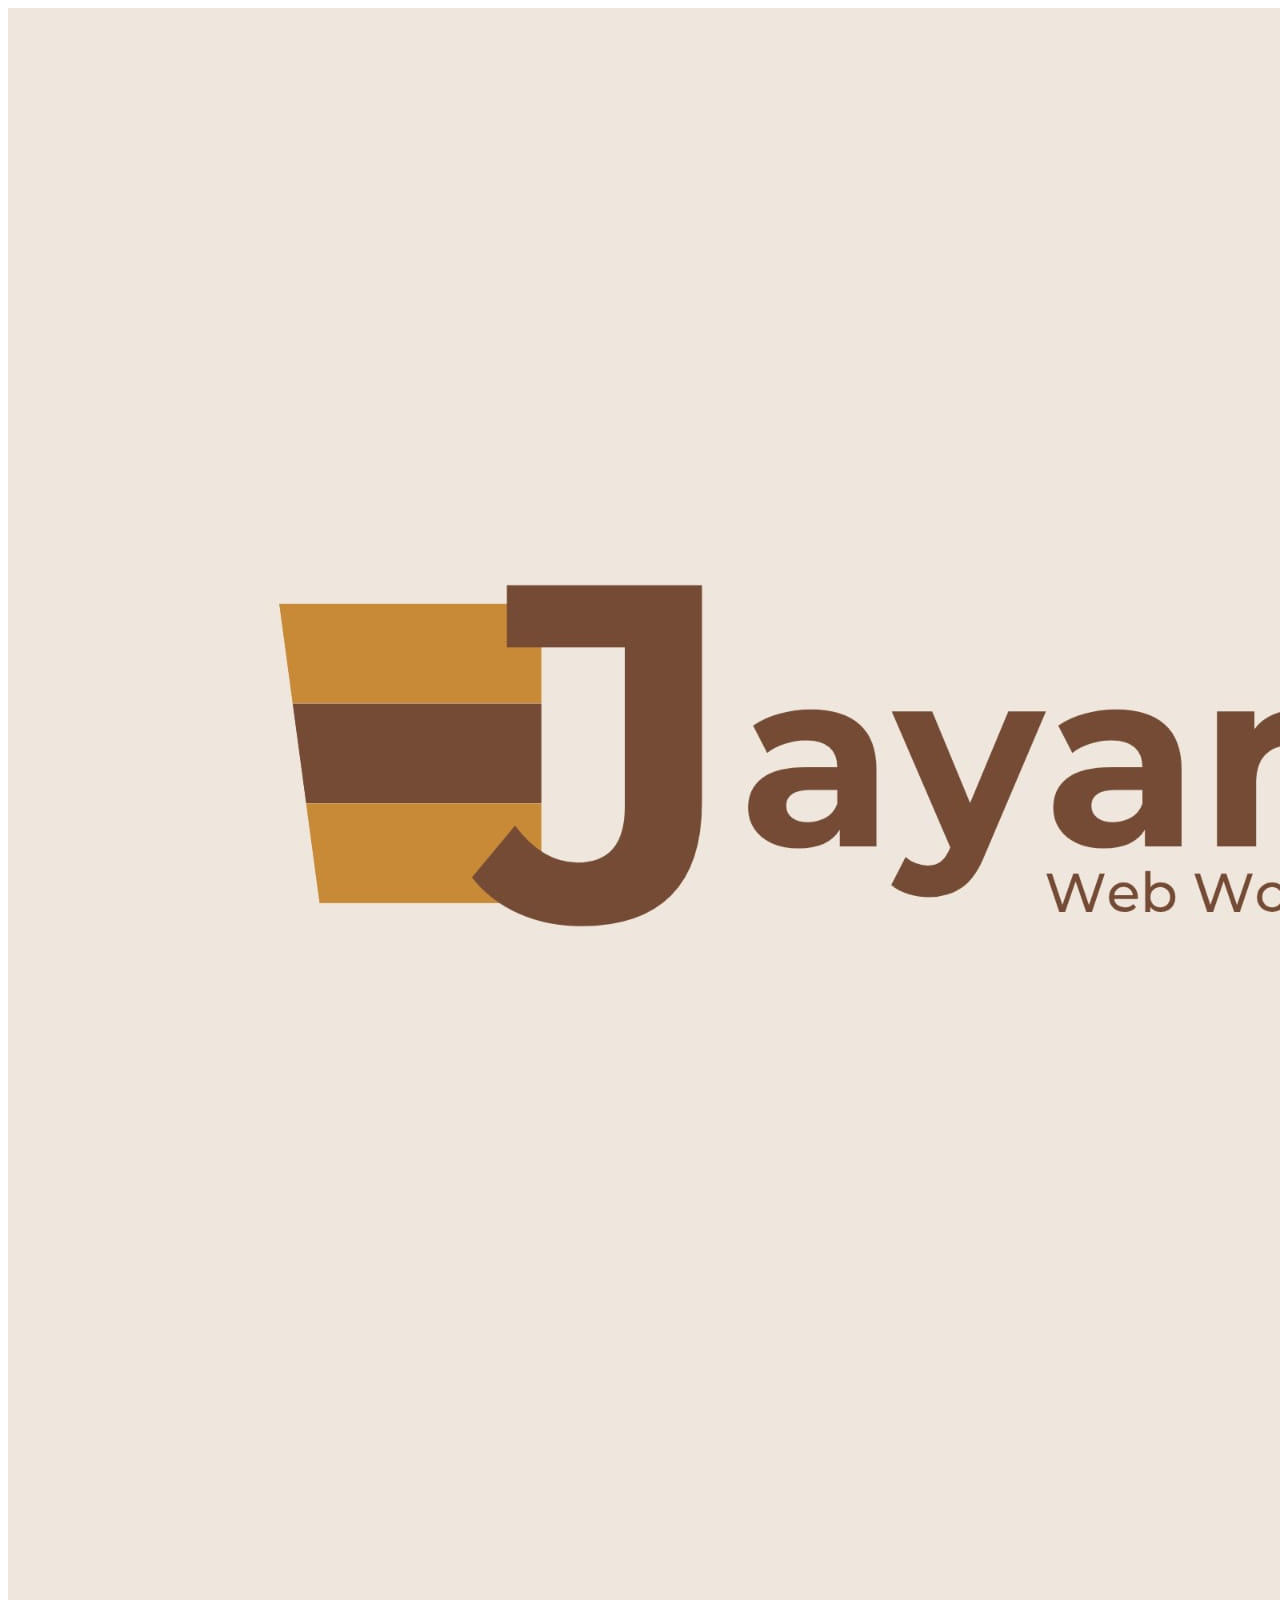
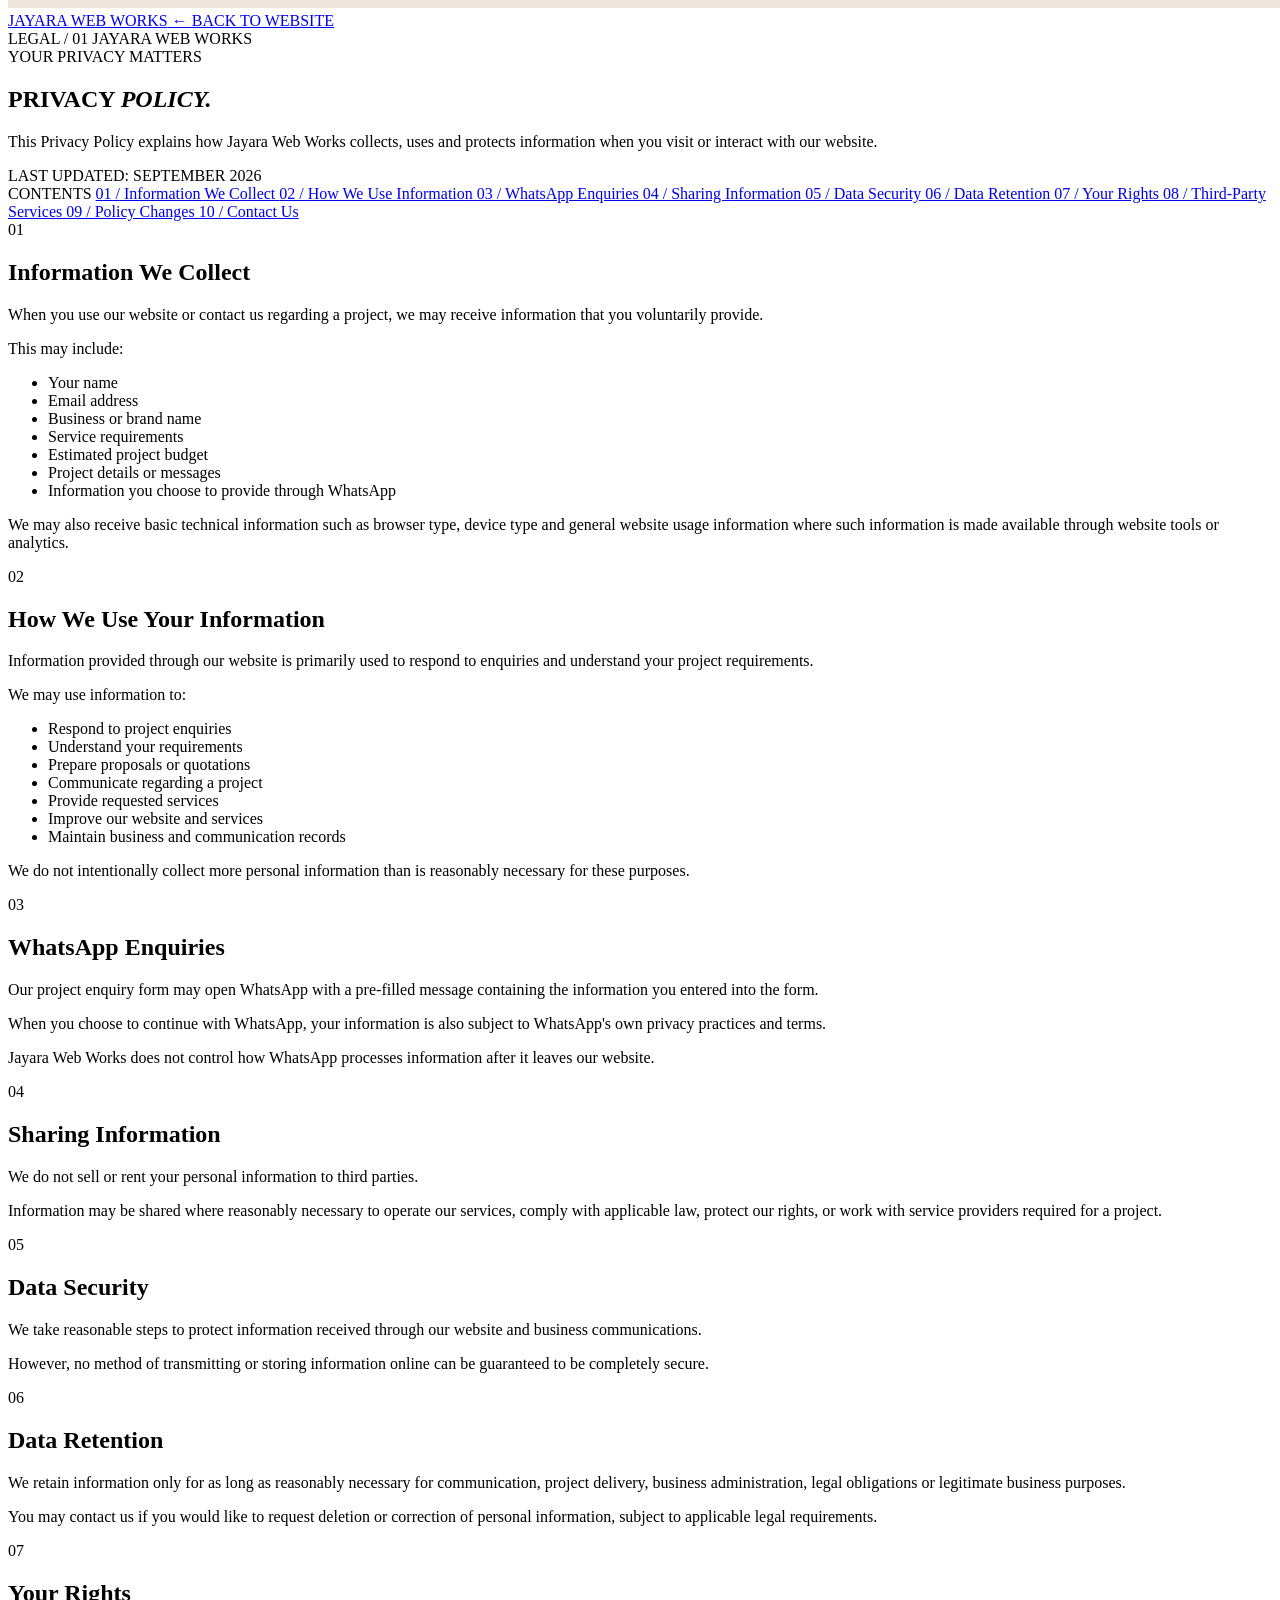
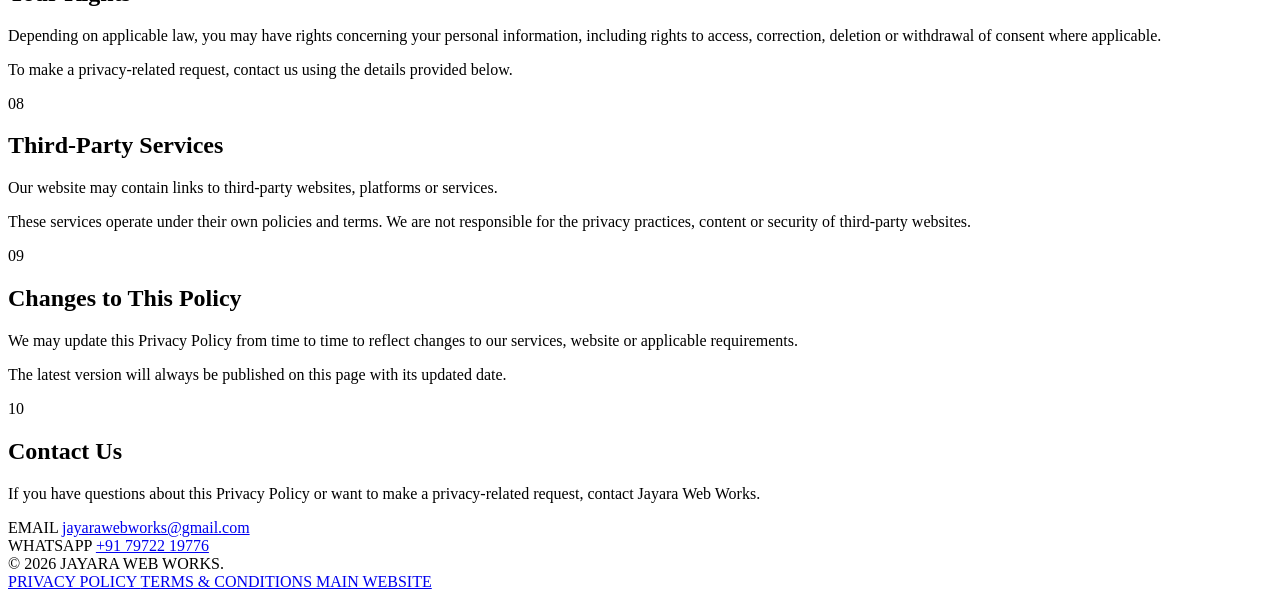
==== privacy-policy.html @ fc7e2e8f "Create privacy-policy.html" ====
<!DOCTYPE html>
<html lang="en">

<head>
    <meta charset="UTF-8">

    <meta name="viewport"
          content="width=device-width, initial-scale=1.0">

    <meta name="description"
          content="Privacy Policy of Jayara Web Works.">

    <title>Privacy Policy | Jayara Web Works</title>

    <link rel="preconnect"
          href="https://fonts.googleapis.com">

    <link rel="preconnect"
          href="https://fonts.gstatic.com"
          crossorigin>

    <link href="https://fonts.googleapis.com/css2?family=Cormorant+Garamond:wght@400;500;600;700&family=Inter:wght@400;500;600;700&display=swap"
          rel="stylesheet">

    <link rel="stylesheet"
          href="legal.css">
</head>


<body>

    <!-- =================================================
         NAVIGATION
    ================================================== -->

    <header class="legal-navbar">

        <a href="index.html"
           class="legal-logo">

            <img src="logo.png"
                 alt="Jayara Web Works">

            <span>JAYARA WEB WORKS</span>

        </a>


        <a href="index.html"
           class="legal-back">

            <span>←</span>
            BACK TO WEBSITE

        </a>

    </header>


    <!-- =================================================
         HERO
    ================================================== -->

    <main>

        <section class="legal-hero">

            <div class="legal-container">

                <div class="legal-meta">
                    <span>LEGAL / 01</span>
                    <span>JAYARA WEB WORKS</span>
                </div>


                <span class="legal-kicker">
                    YOUR PRIVACY MATTERS
                </span>


                <h1>
                    PRIVACY
                    <em>POLICY.</em>
                </h1>


                <p class="legal-intro">
                    This Privacy Policy explains how Jayara Web Works
                    collects, uses and protects information when you
                    visit or interact with our website.
                </p>


                <div class="legal-updated">
                    LAST UPDATED: SEPTEMBER 2026
                </div>

            </div>

        </section>


        <!-- =================================================
             CONTENT
        ================================================== -->

        <section class="legal-content">

            <div class="legal-container legal-grid">


                <!-- SIDEBAR -->

                <aside class="legal-sidebar">

                    <span>CONTENTS</span>

                    <a href="#information">
                        01 / Information We Collect
                    </a>

                    <a href="#use">
                        02 / How We Use Information
                    </a>

                    <a href="#whatsapp">
                        03 / WhatsApp Enquiries
                    </a>

                    <a href="#sharing">
                        04 / Sharing Information
                    </a>

                    <a href="#security">
                        05 / Data Security
                    </a>

                    <a href="#retention">
                        06 / Data Retention
                    </a>

                    <a href="#rights">
                        07 / Your Rights
                    </a>

                    <a href="#third-party">
                        08 / Third-Party Services
                    </a>

                    <a href="#changes">
                        09 / Policy Changes
                    </a>

                    <a href="#contact">
                        10 / Contact Us
                    </a>

                </aside>


                <!-- MAIN CONTENT -->

                <article class="legal-article">


                    <section id="information">

                        <span class="legal-section-number">
                            01
                        </span>

                        <h2>
                            Information We Collect
                        </h2>

                        <p>
                            When you use our website or contact us
                            regarding a project, we may receive
                            information that you voluntarily provide.
                        </p>

                        <p>
                            This may include:
                        </p>

                        <ul>
                            <li>Your name</li>
                            <li>Email address</li>
                            <li>Business or brand name</li>
                            <li>Service requirements</li>
                            <li>Estimated project budget</li>
                            <li>Project details or messages</li>
                            <li>Information you choose to provide through WhatsApp</li>
                        </ul>

                        <p>
                            We may also receive basic technical
                            information such as browser type, device
                            type and general website usage information
                            where such information is made available
                            through website tools or analytics.
                        </p>

                    </section>


                    <section id="use">

                        <span class="legal-section-number">
                            02
                        </span>

                        <h2>
                            How We Use Your Information
                        </h2>

                        <p>
                            Information provided through our website
                            is primarily used to respond to enquiries
                            and understand your project requirements.
                        </p>

                        <p>
                            We may use information to:
                        </p>

                        <ul>
                            <li>Respond to project enquiries</li>
                            <li>Understand your requirements</li>
                            <li>Prepare proposals or quotations</li>
                            <li>Communicate regarding a project</li>
                            <li>Provide requested services</li>
                            <li>Improve our website and services</li>
                            <li>Maintain business and communication records</li>
                        </ul>

                        <p>
                            We do not intentionally collect more
                            personal information than is reasonably
                            necessary for these purposes.
                        </p>

                    </section>


                    <section id="whatsapp">

                        <span class="legal-section-number">
                            03
                        </span>

                        <h2>
                            WhatsApp Enquiries
                        </h2>

                        <p>
                            Our project enquiry form may open WhatsApp
                            with a pre-filled message containing the
                            information you entered into the form.
                        </p>

                        <p>
                            When you choose to continue with WhatsApp,
                            your information is also subject to
                            WhatsApp's own privacy practices and terms.
                        </p>

                        <p>
                            Jayara Web Works does not control how
                            WhatsApp processes information after it
                            leaves our website.
                        </p>

                    </section>


                    <section id="sharing">

                        <span class="legal-section-number">
                            04
                        </span>

                        <h2>
                            Sharing Information
                        </h2>

                        <p>
                            We do not sell or rent your personal
                            information to third parties.
                        </p>

                        <p>
                            Information may be shared where reasonably
                            necessary to operate our services, comply
                            with applicable law, protect our rights,
                            or work with service providers required
                            for a project.
                        </p>

                    </section>


                    <section id="security">

                        <span class="legal-section-number">
                            05
                        </span>

                        <h2>
                            Data Security
                        </h2>

                        <p>
                            We take reasonable steps to protect
                            information received through our website
                            and business communications.
                        </p>

                        <p>
                            However, no method of transmitting or
                            storing information online can be guaranteed
                            to be completely secure.
                        </p>

                    </section>


                    <section id="retention">

                        <span class="legal-section-number">
                            06
                        </span>

                        <h2>
                            Data Retention
                        </h2>

                        <p>
                            We retain information only for as long as
                            reasonably necessary for communication,
                            project delivery, business administration,
                            legal obligations or legitimate business
                            purposes.
                        </p>

                        <p>
                            You may contact us if you would like to
                            request deletion or correction of personal
                            information, subject to applicable legal
                            requirements.
                        </p>

                    </section>


                    <section id="rights">

                        <span class="legal-section-number">
                            07
                        </span>

                        <h2>
                            Your Rights
                        </h2>

                        <p>
                            Depending on applicable law, you may have
                            rights concerning your personal information,
                            including rights to access, correction,
                            deletion or withdrawal of consent where
                            applicable.
                        </p>

                        <p>
                            To make a privacy-related request, contact
                            us using the details provided below.
                        </p>

                    </section>


                    <section id="third-party">

                        <span class="legal-section-number">
                            08
                        </span>

                        <h2>
                            Third-Party Services
                        </h2>

                        <p>
                            Our website may contain links to third-party
                            websites, platforms or services.
                        </p>

                        <p>
                            These services operate under their own
                            policies and terms. We are not responsible
                            for the privacy practices, content or
                            security of third-party websites.
                        </p>

                    </section>


                    <section id="changes">

                        <span class="legal-section-number">
                            09
                        </span>

                        <h2>
                            Changes to This Policy
                        </h2>

                        <p>
                            We may update this Privacy Policy from time
                            to time to reflect changes to our services,
                            website or applicable requirements.
                        </p>

                        <p>
                            The latest version will always be published
                            on this page with its updated date.
                        </p>

                    </section>


                    <section id="contact">

                        <span class="legal-section-number">
                            10
                        </span>

                        <h2>
                            Contact Us
                        </h2>

                        <p>
                            If you have questions about this Privacy
                            Policy or want to make a privacy-related
                            request, contact Jayara Web Works.
                        </p>


                        <div class="legal-contact">

                            <span>EMAIL</span>

                            <a href="mailto:jayarawebworks@gmail.com">
                                jayarawebworks@gmail.com
                            </a>

                        </div>


                        <div class="legal-contact">

                            <span>WHATSAPP</span>

                            <a href="https://wa.me/917972219776"
                               target="_blank"
                               rel="noopener">

                                +91 79722 19776

                            </a>

                        </div>

                    </section>


                </article>

            </div>

        </section>

    </main>


    <!-- =================================================
         FOOTER
    ================================================== -->

    <footer class="legal-footer">

        <div class="legal-container">

            <div>
                © 2026 JAYARA WEB WORKS.
            </div>

            <div class="legal-footer-links">

                <a href="privacy-policy.html">
                    PRIVACY POLICY
                </a>

                <a href="terms.html">
                    TERMS & CONDITIONS
                </a>

                <a href="index.html">
                    MAIN WEBSITE
                </a>

            </div>

        </div>

    </footer>


</body>
</html>
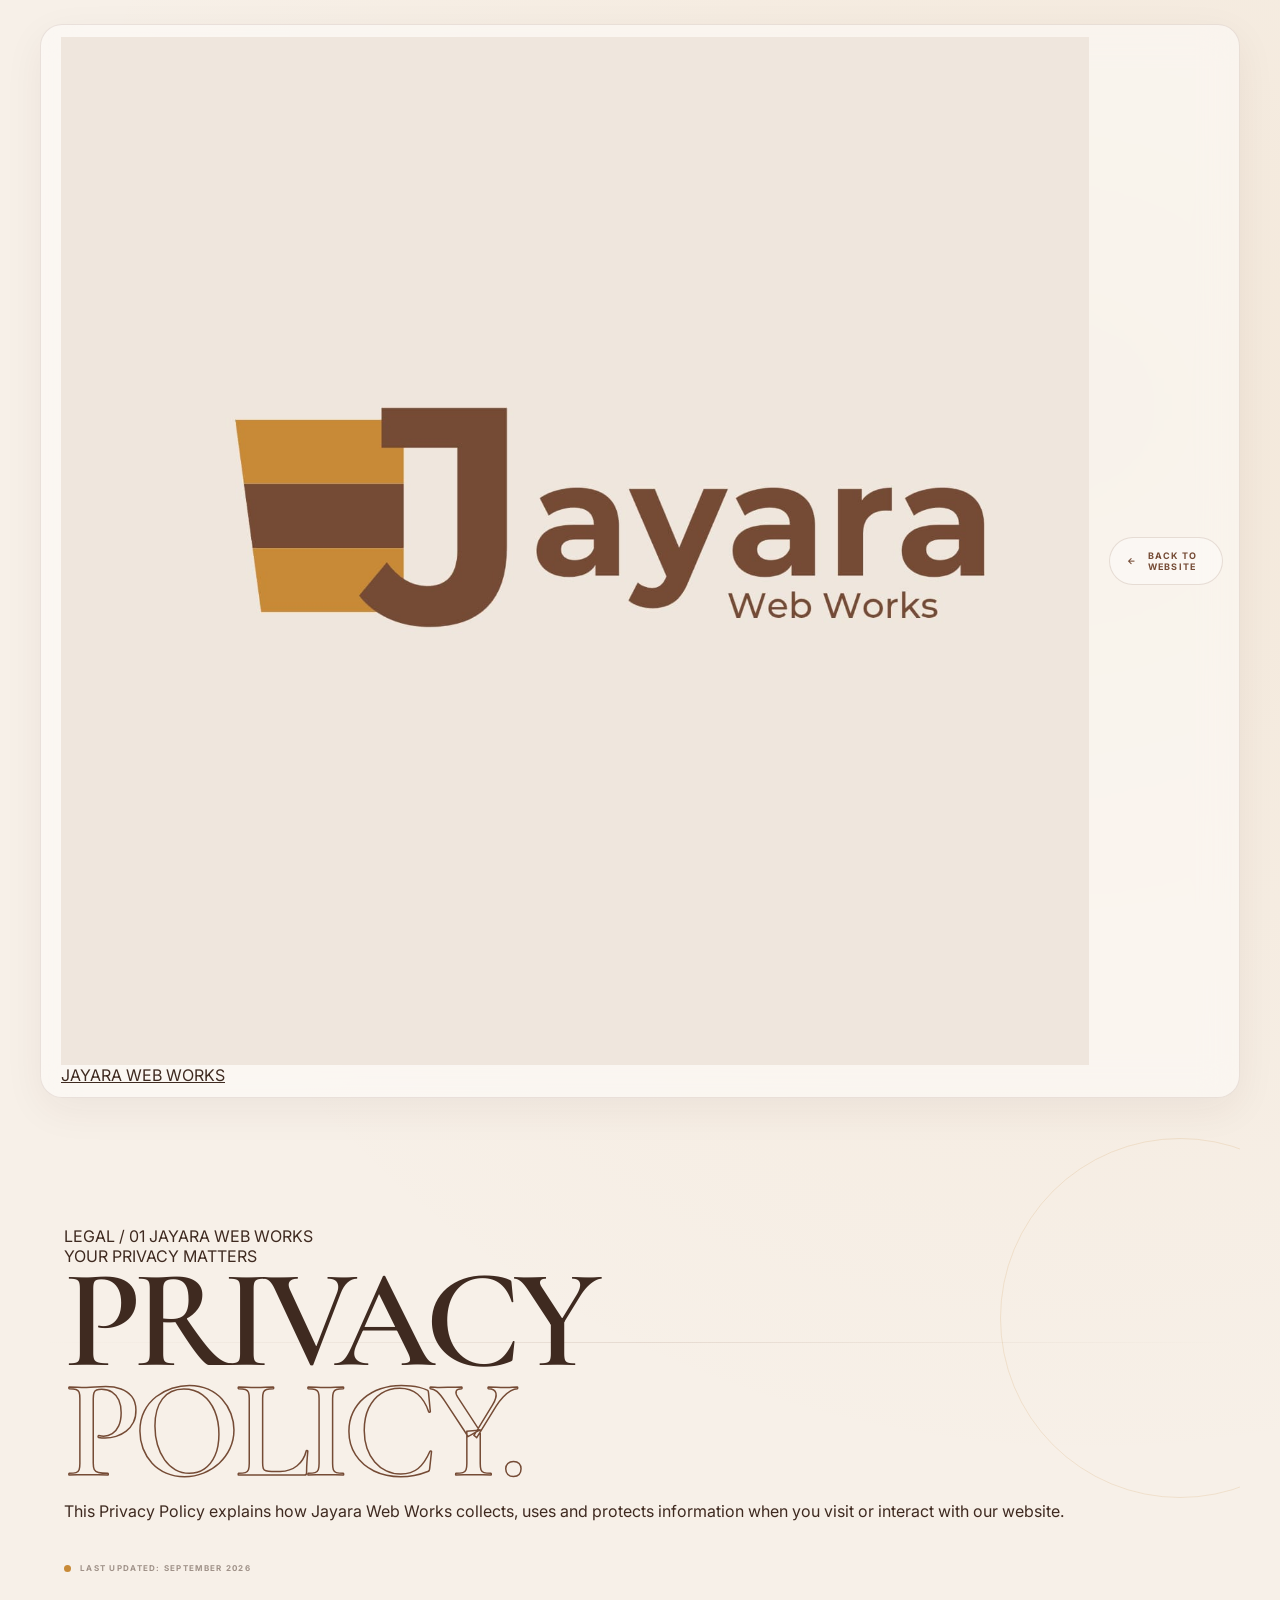
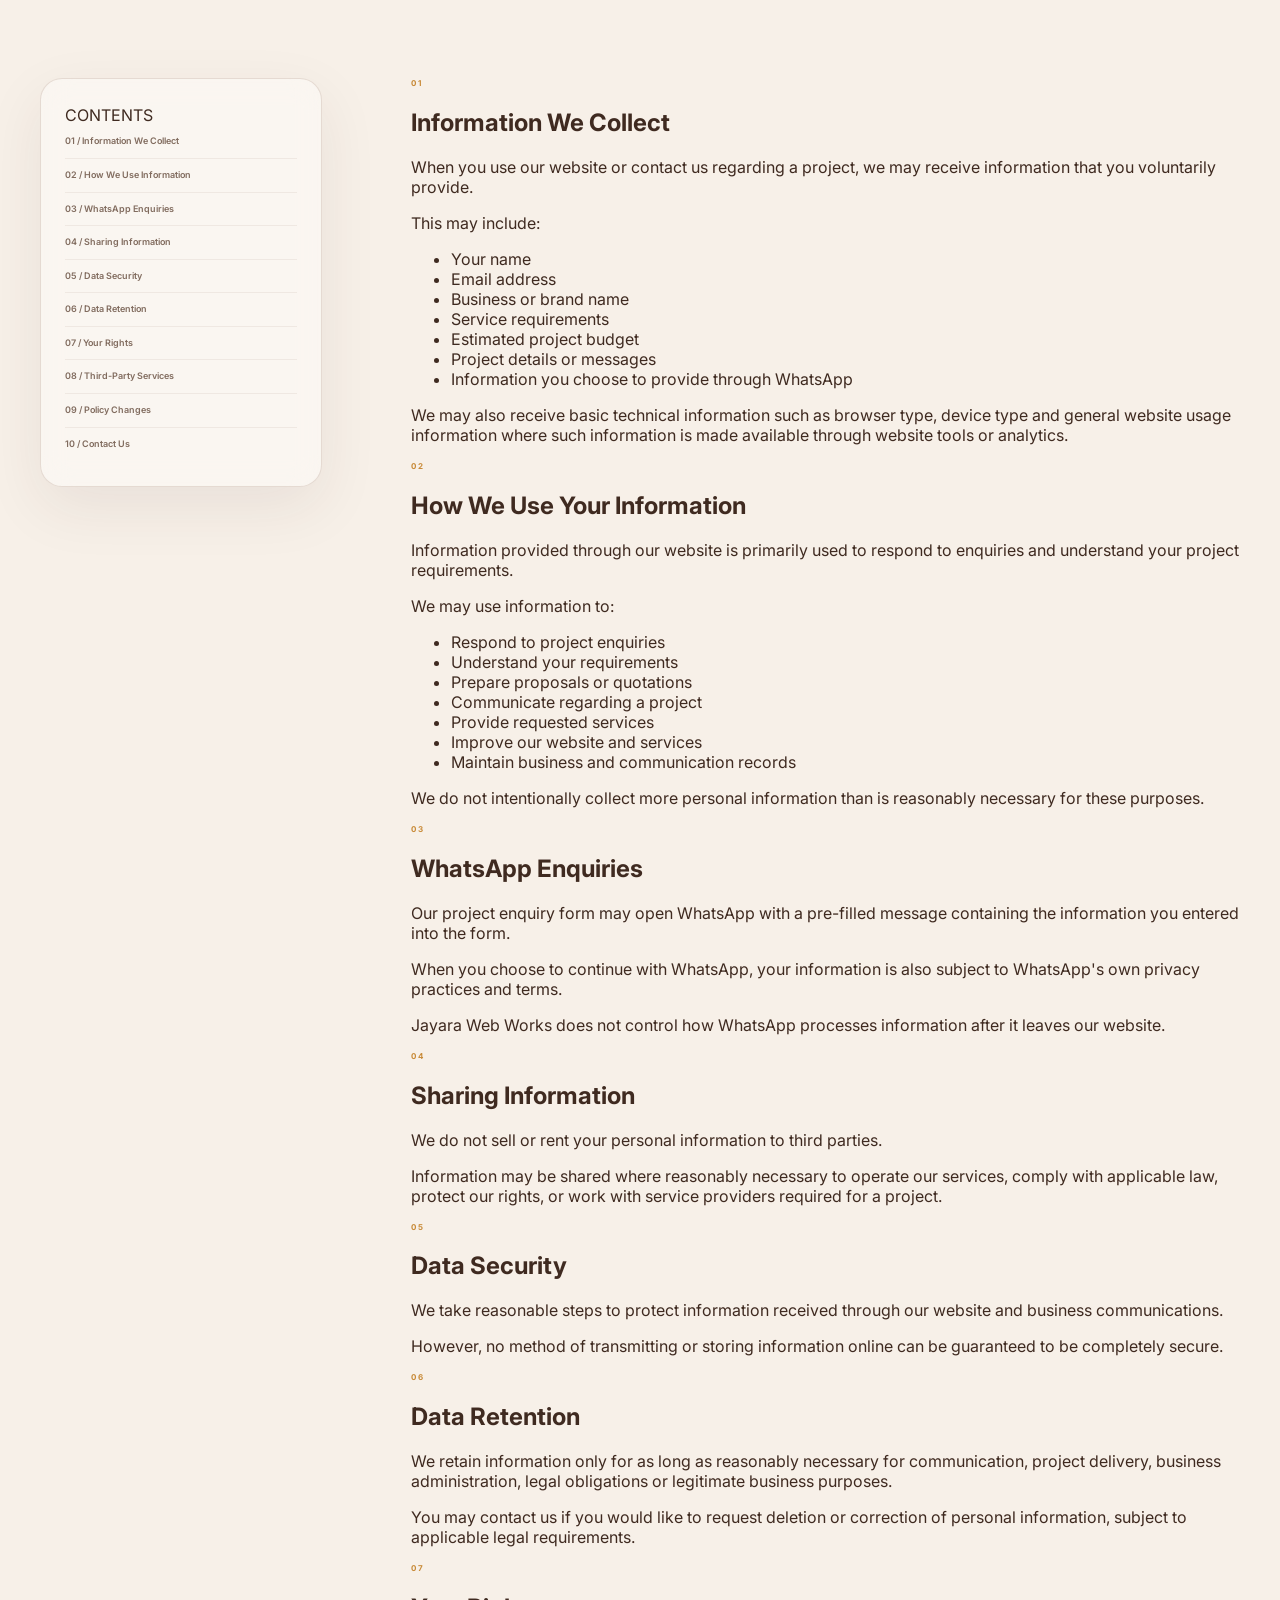
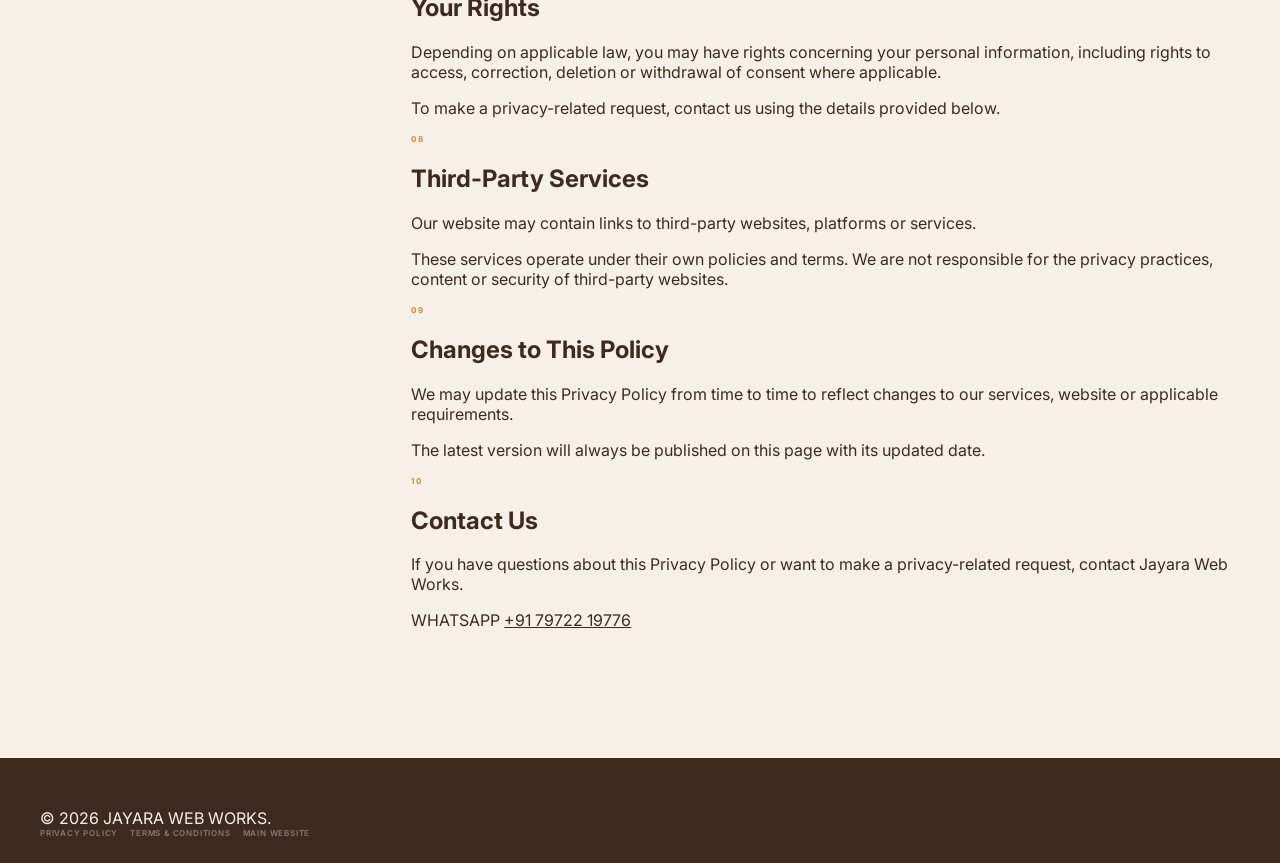
==== commit 131d2142: "Update privacy-policy.html" ====
--- a/privacy-policy.html
+++ b/privacy-policy.html
@@ -445,15 +445,7 @@
                         </p>
 
 
-                        <div class="legal-contact">
-
-                            <span>EMAIL</span>
-
-                            <a href="mailto:jayarawebworks@gmail.com">
-                                jayarawebworks@gmail.com
-                            </a>
-
-                        </div>
+                     
 
 
                         <div class="legal-contact">
--- a/legal.css
+++ b/legal.css
@@ -0,0 +1,1463 @@
+/* =========================================================
+   JAYARA WEB WORKS — LEGAL PAGES
+   privacy-policy.html + terms.html
+========================================================= */
+
+:root {
+    --legal-cream: #f7f0e8;
+    --legal-cream-dark: #eee3d7;
+
+    --legal-brown: #754b35;
+    --legal-dark: #3f2a20;
+    --legal-gold: #c88a37;
+    --legal-gold-light: #d9a45b;
+
+    --legal-muted: #806b5e;
+    --legal-border: rgba(117, 75, 53, 0.16);
+
+    --legal-white: rgba(255, 255, 255, 0.52);
+
+    --legal-shadow:
+        0 20px 60px rgba(63, 42, 32, 0.08);
+}
+
+
+/* =========================================================
+   RESET
+========================================================= */
+
+*,
+*::before,
+*::after {
+    box-sizing: border-box;
+}
+
+html {
+    width: 100%;
+    margin: 0;
+    padding: 0;
+    scroll-behavior: smooth;
+    overflow-x: hidden;
+}
+
+body {
+    width: 100%;
+    min-width: 0;
+    margin: 0;
+    padding: 0;
+
+    background:
+        radial-gradient(
+            circle at 85% 10%,
+            rgba(200, 138, 55, 0.08),
+            transparent 28%
+        ),
+        var(--legal-cream);
+
+    color: var(--legal-dark);
+
+    font-family: "Inter", sans-serif;
+
+    overflow-x: hidden;
+}
+
+
+/* =========================================================
+   GLOBAL
+========================================================= */
+
+a {
+    color: inherit;
+}
+
+button,
+input,
+textarea,
+select {
+    font: inherit;
+}
+
+img {
+    display: block;
+    max-width: 100%;
+    height: auto;
+}
+
+::selection {
+    background: var(--legal-brown);
+    color: var(--legal-cream);
+}
+
+
+/* =========================================================
+   NAVBAR
+========================================================= */
+
+.legal-navbar {
+    position: relative;
+    z-index: 20;
+
+    width: min(1200px, calc(100% - 48px));
+    margin: 24px auto 0;
+
+    min-height: 76px;
+
+    padding: 12px 16px 12px 20px;
+
+    display: flex;
+    align-items: center;
+    justify-content: space-between;
+    gap: 20px;
+
+    background: rgba(255, 255, 255, 0.46);
+
+    border: 1px solid rgba(117, 75, 53, 0.13);
+
+    border-radius: 22px;
+
+    backdrop-filter: blur(18px);
+    -webkit-backdrop-filter: blur(18px);
+
+    box-shadow:
+        0 12px 40px rgba(63, 42, 32, 0.06);
+
+    transition:
+        background 0.35s ease,
+        box-shadow 0.35s ease;
+}
+
+.legal-navbar:hover {
+    background: rgba(255, 255, 255, 0.62);
+
+    box-shadow:
+        0 16px 45px rgba(63, 42, 32, 0.09);
+}
+
+
+/* =========================================================
+   BRAND
+========================================================= */
+
+.legal-brand {
+    display: inline-flex;
+    align-items: center;
+    gap: 13px;
+
+    min-width: 0;
+
+    text-decoration: none;
+}
+
+.legal-brand img {
+    width: 48px;
+    height: 48px;
+
+    object-fit: contain;
+
+    flex-shrink: 0;
+}
+
+.legal-brand-text {
+    display: flex;
+    flex-direction: column;
+    gap: 2px;
+
+    min-width: 0;
+}
+
+.legal-brand-name {
+    font-family: "Cormorant Garamond", serif;
+
+    font-size: 21px;
+    line-height: 1;
+
+    font-weight: 700;
+
+    letter-spacing: 0.02em;
+
+    color: var(--legal-dark);
+}
+
+.legal-brand-sub {
+    font-size: 7px;
+    font-weight: 700;
+
+    letter-spacing: 0.19em;
+
+    color: var(--legal-muted);
+}
+
+
+/* =========================================================
+   BACK BUTTON
+========================================================= */
+
+.legal-back {
+    display: inline-flex;
+    align-items: center;
+    justify-content: center;
+
+    gap: 11px;
+
+    padding: 12px 17px;
+
+    border: 1px solid var(--legal-border);
+    border-radius: 999px;
+
+    color: var(--legal-brown);
+
+    text-decoration: none;
+
+    font-size: 9px;
+    font-weight: 700;
+
+    letter-spacing: 0.13em;
+
+    background: rgba(255, 255, 255, 0.35);
+
+    transition:
+        color 0.3s ease,
+        background 0.3s ease,
+        border-color 0.3s ease,
+        transform 0.3s ease;
+}
+
+.legal-back-arrow {
+    font-size: 15px;
+    line-height: 1;
+
+    transition: transform 0.3s ease;
+}
+
+.legal-back:hover {
+    color: var(--legal-cream);
+
+    background: var(--legal-brown);
+
+    border-color: var(--legal-brown);
+
+    transform: translateY(-2px);
+}
+
+.legal-back:hover .legal-back-arrow {
+    transform: translateX(-4px);
+}
+
+
+/* =========================================================
+   HERO
+========================================================= */
+
+.legal-hero {
+    position: relative;
+
+    width: min(1200px, calc(100% - 48px));
+
+    margin: 0 auto;
+
+    padding:
+        clamp(80px, 10vw, 145px)
+        0
+        clamp(70px, 8vw, 110px);
+
+    overflow: hidden;
+}
+
+
+/* Decorative line */
+
+.legal-hero::before {
+    content: "";
+
+    position: absolute;
+
+    left: 0;
+    top: 42%;
+
+    width: 100%;
+    height: 1px;
+
+    background:
+        linear-gradient(
+            90deg,
+            transparent,
+            rgba(117, 75, 53, 0.13),
+            transparent
+        );
+
+    pointer-events: none;
+}
+
+
+/* Decorative circle */
+
+.legal-hero::after {
+    content: "";
+
+    position: absolute;
+
+    right: -120px;
+    top: 40px;
+
+    width: 360px;
+    height: 360px;
+
+    border: 1px solid rgba(200, 138, 55, 0.16);
+
+    border-radius: 50%;
+
+    pointer-events: none;
+}
+
+
+/* =========================================================
+   HERO META
+========================================================= */
+
+.legal-hero-meta {
+    position: relative;
+    z-index: 2;
+
+    display: flex;
+    align-items: center;
+
+    gap: 13px;
+
+    margin-bottom: 30px;
+}
+
+.legal-hero-number {
+    font-size: 9px;
+
+    font-weight: 700;
+
+    letter-spacing: 0.18em;
+
+    color: var(--legal-gold);
+}
+
+.legal-hero-line {
+    width: 55px;
+    height: 1px;
+
+    background: var(--legal-gold);
+}
+
+.legal-hero-label {
+    font-size: 8px;
+
+    font-weight: 700;
+
+    letter-spacing: 0.18em;
+
+    color: var(--legal-muted);
+}
+
+
+/* =========================================================
+   HERO TITLE
+========================================================= */
+
+.legal-hero-kicker {
+    position: relative;
+    z-index: 2;
+
+    display: block;
+
+    margin-bottom: 10px;
+
+    font-size: 10px;
+
+    font-weight: 700;
+
+    letter-spacing: 0.25em;
+
+    color: var(--legal-brown);
+}
+
+.legal-hero h1 {
+    position: relative;
+    z-index: 2;
+
+    margin: 0;
+
+    max-width: 1000px;
+
+    font-family: "Cormorant Garamond", serif;
+
+    font-size: clamp(65px, 11vw, 150px);
+
+    line-height: 0.78;
+
+    font-weight: 600;
+
+    letter-spacing: -0.055em;
+
+    color: var(--legal-dark);
+
+    text-transform: uppercase;
+}
+
+.legal-hero h1 em {
+    display: inline-block;
+
+    color: transparent;
+
+    -webkit-text-stroke: 1.5px var(--legal-brown);
+
+    font-style: normal;
+}
+
+
+/* =========================================================
+   HERO INTRO
+========================================================= */
+
+.legal-hero-intro {
+    position: relative;
+    z-index: 2;
+
+    max-width: 650px;
+
+    margin: 42px 0 0;
+
+    font-size: 15px;
+
+    line-height: 1.8;
+
+    color: var(--legal-muted);
+}
+
+.legal-updated {
+    position: relative;
+    z-index: 2;
+
+    display: inline-flex;
+    align-items: center;
+
+    gap: 9px;
+
+    margin-top: 26px;
+
+    font-size: 8px;
+
+    font-weight: 700;
+
+    letter-spacing: 0.16em;
+
+    color: rgba(63, 42, 32, 0.48);
+}
+
+.legal-updated::before {
+    content: "";
+
+    width: 7px;
+    height: 7px;
+
+    border-radius: 50%;
+
+    background: var(--legal-gold);
+}
+
+
+/* =========================================================
+   MAIN CONTENT
+========================================================= */
+
+.legal-content {
+    width: 100%;
+
+    padding:
+        0
+        0
+        clamp(80px, 10vw, 140px);
+}
+
+.legal-container {
+    width: min(1200px, calc(100% - 48px));
+
+    margin: 0 auto;
+}
+
+
+/* =========================================================
+   GRID
+========================================================= */
+
+.legal-grid {
+    display: grid;
+
+    grid-template-columns:
+        minmax(210px, 0.34fr)
+        minmax(0, 1fr);
+
+    gap: clamp(45px, 7vw, 100px);
+
+    align-items: start;
+}
+
+
+/* =========================================================
+   SIDEBAR
+========================================================= */
+
+.legal-sidebar {
+    position: sticky;
+    top: 30px;
+
+    padding: 26px 24px;
+
+    border-radius: 22px;
+
+    border: 1px solid var(--legal-border);
+
+    background: rgba(255, 255, 255, 0.38);
+
+    box-shadow: var(--legal-shadow);
+
+    backdrop-filter: blur(15px);
+    -webkit-backdrop-filter: blur(15px);
+}
+
+.legal-sidebar-title {
+    display: block;
+
+    margin-bottom: 20px;
+
+    font-size: 8px;
+
+    font-weight: 700;
+
+    letter-spacing: 0.2em;
+
+    color: var(--legal-gold);
+}
+
+.legal-sidebar a {
+    position: relative;
+
+    display: block;
+
+    padding: 10px 0;
+
+    border-bottom: 1px solid rgba(117, 75, 53, 0.08);
+
+    color: var(--legal-muted);
+
+    text-decoration: none;
+
+    font-size: 9px;
+
+    font-weight: 600;
+
+    line-height: 1.4;
+
+    transition:
+        color 0.25s ease,
+        padding-left 0.25s ease;
+}
+
+.legal-sidebar a:last-child {
+    border-bottom: 0;
+}
+
+.legal-sidebar a:hover {
+    padding-left: 7px;
+
+    color: var(--legal-brown);
+}
+
+.legal-sidebar a::before {
+    content: "↗";
+
+    position: absolute;
+
+    left: -3px;
+
+    opacity: 0;
+
+    color: var(--legal-gold);
+
+    transition:
+        opacity 0.25s ease,
+        transform 0.25s ease;
+}
+
+.legal-sidebar a:hover::before {
+    opacity: 1;
+
+    transform: translateX(-5px);
+}
+
+
+/* =========================================================
+   ARTICLE
+========================================================= */
+
+.legal-article {
+    min-width: 0;
+}
+
+.legal-section {
+    position: relative;
+
+    padding:
+        0
+        0
+        48px;
+
+    margin-bottom: 48px;
+
+    border-bottom: 1px solid var(--legal-border);
+}
+
+.legal-section:last-child {
+    margin-bottom: 0;
+
+    border-bottom: 0;
+}
+
+.legal-section-number {
+    display: block;
+
+    margin-bottom: 12px;
+
+    font-size: 8px;
+
+    font-weight: 700;
+
+    letter-spacing: 0.18em;
+
+    color: var(--legal-gold);
+}
+
+.legal-section h2 {
+    margin: 0 0 18px;
+
+    font-family: "Cormorant Garamond", serif;
+
+    font-size: clamp(32px, 4vw, 48px);
+
+    line-height: 0.95;
+
+    font-weight: 600;
+
+    letter-spacing: -0.025em;
+
+    color: var(--legal-dark);
+
+    text-transform: uppercase;
+}
+
+.legal-section h2 em {
+    color: var(--legal-brown);
+
+    font-style: italic;
+}
+
+.legal-section p {
+    max-width: 760px;
+
+    margin: 0 0 16px;
+
+    font-size: 14px;
+
+    line-height: 1.85;
+
+    color: var(--legal-muted);
+}
+
+.legal-section p:last-child {
+    margin-bottom: 0;
+}
+
+
+/* =========================================================
+   LISTS
+========================================================= */
+
+.legal-section ul {
+    max-width: 760px;
+
+    margin: 20px 0 0;
+
+    padding: 0;
+
+    list-style: none;
+}
+
+.legal-section li {
+    position: relative;
+
+    padding:
+        9px
+        0
+        9px
+        22px;
+
+    color: var(--legal-muted);
+
+    font-size: 13px;
+
+    line-height: 1.7;
+
+    border-bottom: 1px solid rgba(117, 75, 53, 0.08);
+}
+
+.legal-section li:last-child {
+    border-bottom: 0;
+}
+
+.legal-section li::before {
+    content: "—";
+
+    position: absolute;
+
+    left: 0;
+    top: 9px;
+
+    color: var(--legal-gold);
+
+    font-weight: 700;
+}
+
+
+/* =========================================================
+   STRONG / EMPHASIS
+========================================================= */
+
+.legal-section strong {
+    color: var(--legal-brown);
+
+    font-weight: 700;
+}
+
+.legal-section a {
+    color: var(--legal-brown);
+
+    font-weight: 600;
+
+    text-decoration-color: rgba(200, 138, 55, 0.45);
+
+    text-underline-offset: 4px;
+
+    transition: color 0.25s ease;
+}
+
+.legal-section a:hover {
+    color: var(--legal-gold);
+}
+
+
+/* =========================================================
+   HIGHLIGHT BOX
+========================================================= */
+
+.legal-note {
+    position: relative;
+
+    max-width: 760px;
+
+    margin-top: 26px;
+
+    padding: 24px 26px 24px 29px;
+
+    border-radius: 18px;
+
+    background:
+        linear-gradient(
+            135deg,
+            rgba(117, 75, 53, 0.08),
+            rgba(200, 138, 55, 0.08)
+        );
+
+    border: 1px solid rgba(117, 75, 53, 0.12);
+}
+
+.legal-note::before {
+    content: "";
+
+    position: absolute;
+
+    left: 0;
+    top: 17px;
+    bottom: 17px;
+
+    width: 3px;
+
+    border-radius: 10px;
+
+    background: var(--legal-gold);
+}
+
+.legal-note p {
+    margin: 0;
+
+    font-size: 13px;
+
+    line-height: 1.75;
+
+    color: var(--legal-dark);
+}
+
+
+/* =========================================================
+   CONTACT BOX
+========================================================= */
+
+.legal-contact-box {
+    position: relative;
+
+    margin-top: 30px;
+
+    padding: 32px;
+
+    border-radius: 24px;
+
+    background: var(--legal-dark);
+
+    color: var(--legal-cream);
+
+    overflow: hidden;
+}
+
+.legal-contact-box::before {
+    content: "";
+
+    position: absolute;
+
+    right: -80px;
+    top: -100px;
+
+    width: 240px;
+    height: 240px;
+
+    border: 1px solid rgba(217, 164, 91, 0.3);
+
+    border-radius: 50%;
+}
+
+.legal-contact-box::after {
+    content: "";
+
+    position: absolute;
+
+    right: 10px;
+    top: 10px;
+
+    width: 90px;
+    height: 90px;
+
+    border: 1px solid rgba(217, 164, 91, 0.16);
+
+    border-radius: 50%;
+}
+
+.legal-contact-label {
+    position: relative;
+    z-index: 2;
+
+    display: block;
+
+    margin-bottom: 10px;
+
+    font-size: 8px;
+
+    font-weight: 700;
+
+    letter-spacing: 0.2em;
+
+    color: var(--legal-gold-light);
+}
+
+.legal-contact-box h3 {
+    position: relative;
+    z-index: 2;
+
+    margin: 0 0 15px;
+
+    font-family: "Cormorant Garamond", serif;
+
+    font-size: clamp(32px, 4vw, 48px);
+
+    line-height: 0.95;
+
+    font-weight: 500;
+
+    text-transform: uppercase;
+}
+
+.legal-contact-box p {
+    position: relative;
+    z-index: 2;
+
+    margin: 0;
+
+    color: rgba(247, 240, 232, 0.65);
+
+    font-size: 13px;
+
+    line-height: 1.7;
+}
+
+.legal-contact-links {
+    position: relative;
+    z-index: 2;
+
+    display: flex;
+    flex-wrap: wrap;
+
+    gap: 10px;
+
+    margin-top: 22px;
+}
+
+.legal-contact-links a {
+    display: inline-flex;
+
+    padding: 11px 15px;
+
+    border: 1px solid rgba(247, 240, 232, 0.15);
+
+    border-radius: 999px;
+
+    color: var(--legal-cream);
+
+    text-decoration: none;
+
+    font-size: 8px;
+
+    font-weight: 700;
+
+    letter-spacing: 0.12em;
+
+    transition:
+        background 0.3s ease,
+        border-color 0.3s ease,
+        color 0.3s ease;
+}
+
+.legal-contact-links a:hover {
+    color: var(--legal-dark);
+
+    background: var(--legal-gold-light);
+
+    border-color: var(--legal-gold-light);
+}
+
+
+/* =========================================================
+   FOOTER
+========================================================= */
+
+.legal-footer {
+    width: 100%;
+
+    background: var(--legal-dark);
+
+    color: var(--legal-cream);
+
+    padding: 50px 0 25px;
+}
+
+.legal-footer-container {
+    width: min(1200px, calc(100% - 48px));
+
+    margin: 0 auto;
+}
+
+.legal-footer-top {
+    display: flex;
+
+    align-items: flex-start;
+
+    justify-content: space-between;
+
+    gap: 40px;
+
+    padding-bottom: 38px;
+
+    border-bottom: 1px solid rgba(247, 240, 232, 0.1);
+}
+
+.legal-footer-brand {
+    display: flex;
+    align-items: center;
+
+    gap: 14px;
+}
+
+.legal-footer-brand img {
+    width: 50px;
+    height: 50px;
+
+    object-fit: contain;
+}
+
+.legal-footer-brand-text {
+    display: flex;
+    flex-direction: column;
+
+    gap: 3px;
+}
+
+.legal-footer-name {
+    font-family: "Cormorant Garamond", serif;
+
+    font-size: 24px;
+
+    line-height: 1;
+
+    font-weight: 600;
+}
+
+.legal-footer-sub {
+    font-size: 7px;
+
+    font-weight: 700;
+
+    letter-spacing: 0.17em;
+
+    color: rgba(247, 240, 232, 0.4);
+}
+
+.legal-footer-description {
+    max-width: 350px;
+
+    margin: 0;
+
+    color: rgba(247, 240, 232, 0.5);
+
+    font-size: 11px;
+
+    line-height: 1.7;
+}
+
+.legal-footer-bottom {
+    display: flex;
+
+    align-items: center;
+
+    justify-content: space-between;
+
+    gap: 20px;
+
+    padding-top: 22px;
+}
+
+.legal-footer-copy {
+    margin: 0;
+
+    font-size: 8px;
+
+    letter-spacing: 0.12em;
+
+    color: rgba(247, 240, 232, 0.32);
+}
+
+.legal-footer-links {
+    display: flex;
+
+    align-items: center;
+
+    gap: 12px;
+}
+
+.legal-footer-links a {
+    color: rgba(247, 240, 232, 0.4);
+
+    font-size: 8px;
+
+    font-weight: 600;
+
+    letter-spacing: 0.1em;
+
+    text-decoration: none;
+
+    transition: color 0.25s ease;
+}
+
+.legal-footer-links a:hover {
+    color: var(--legal-gold-light);
+}
+
+.legal-footer-links span {
+    color: rgba(247, 240, 232, 0.16);
+}
+
+
+/* =========================================================
+   TABLET
+========================================================= */
+
+@media (max-width: 1000px) {
+
+    .legal-navbar,
+    .legal-hero,
+    .legal-container,
+    .legal-footer-container {
+        width: min(100% - 40px, 900px);
+    }
+
+    .legal-grid {
+        grid-template-columns: 210px minmax(0, 1fr);
+
+        gap: 45px;
+    }
+
+    .legal-hero h1 {
+        font-size: clamp(65px, 12vw, 120px);
+    }
+
+    .legal-sidebar {
+        padding: 22px 18px;
+    }
+}
+
+
+/* =========================================================
+   MOBILE
+========================================================= */
+
+@media (max-width: 700px) {
+
+    .legal-navbar,
+    .legal-hero,
+    .legal-container,
+    .legal-footer-container {
+        width: calc(100% - 30px);
+    }
+
+
+    /* NAV */
+
+    .legal-navbar {
+        min-height: 66px;
+
+        margin-top: 15px;
+
+        padding: 9px 10px 9px 13px;
+
+        border-radius: 18px;
+    }
+
+    .legal-brand {
+        gap: 9px;
+    }
+
+    .legal-brand img {
+        width: 39px;
+        height: 39px;
+    }
+
+    .legal-brand-name {
+        font-size: 18px;
+    }
+
+    .legal-brand-sub {
+        font-size: 6px;
+        letter-spacing: 0.14em;
+    }
+
+    .legal-back {
+        padding: 10px 12px;
+
+        font-size: 7px;
+
+        gap: 7px;
+    }
+
+    .legal-back-arrow {
+        font-size: 13px;
+    }
+
+
+    /* HERO */
+
+    .legal-hero {
+        padding:
+            75px
+            0
+            65px;
+    }
+
+    .legal-hero::after {
+        right: -170px;
+        top: 80px;
+
+        width: 300px;
+        height: 300px;
+    }
+
+    .legal-hero-meta {
+        gap: 9px;
+
+        margin-bottom: 24px;
+    }
+
+    .legal-hero-line {
+        width: 35px;
+    }
+
+    .legal-hero-label,
+    .legal-hero-number {
+        font-size: 7px;
+    }
+
+    .legal-hero-kicker {
+        font-size: 8px;
+
+        letter-spacing: 0.18em;
+    }
+
+    .legal-hero h1 {
+        max-width: 100%;
+
+        font-size: clamp(57px, 17vw, 90px);
+
+        line-height: 0.8;
+    }
+
+    .legal-hero h1 em {
+        -webkit-text-stroke: 1px var(--legal-brown);
+    }
+
+    .legal-hero-intro {
+        margin-top: 30px;
+
+        font-size: 13px;
+
+        line-height: 1.75;
+    }
+
+    .legal-updated {
+        margin-top: 20px;
+
+        font-size: 7px;
+    }
+
+
+    /* CONTENT */
+
+    .legal-content {
+        padding-bottom: 75px;
+    }
+
+    .legal-grid {
+        display: block;
+    }
+
+
+    /* SIDEBAR */
+
+    .legal-sidebar {
+        position: relative;
+        top: auto;
+
+        margin-bottom: 55px;
+
+        padding: 20px;
+
+        border-radius: 18px;
+    }
+
+    .legal-sidebar-title {
+        margin-bottom: 13px;
+    }
+
+    .legal-sidebar a {
+        padding: 9px 0;
+
+        font-size: 8px;
+    }
+
+
+    /* ARTICLE */
+
+    .legal-section {
+        padding-bottom: 38px;
+
+        margin-bottom: 38px;
+    }
+
+    .legal-section-number {
+        font-size: 7px;
+    }
+
+    .legal-section h2 {
+        font-size: 35px;
+
+        line-height: 0.95;
+
+        margin-bottom: 15px;
+    }
+
+    .legal-section p {
+        font-size: 12px;
+
+        line-height: 1.8;
+    }
+
+    .legal-section li {
+        padding-left: 18px;
+
+        font-size: 12px;
+    }
+
+
+    /* NOTE */
+
+    .legal-note {
+        padding: 20px 20px 20px 24px;
+
+        border-radius: 16px;
+    }
+
+    .legal-note p {
+        font-size: 11px;
+    }
+
+
+    /* CONTACT */
+
+    .legal-contact-box {
+        padding: 25px 22px;
+
+        border-radius: 20px;
+    }
+
+    .legal-contact-box h3 {
+        font-size: 35px;
+    }
+
+    .legal-contact-box p {
+        font-size: 11px;
+    }
+
+    .legal-contact-links {
+        flex-direction: column;
+
+        align-items: stretch;
+    }
+
+    .legal-contact-links a {
+        justify-content: center;
+
+        text-align: center;
+    }
+
+
+    /* FOOTER */
+
+    .legal-footer {
+        padding: 40px 0 22px;
+    }
+
+    .legal-footer-top {
+        flex-direction: column;
+
+        gap: 25px;
+
+        padding-bottom: 28px;
+    }
+
+    .legal-footer-description {
+        max-width: 100%;
+
+        font-size: 10px;
+    }
+
+    .legal-footer-bottom {
+        align-items: flex-start;
+
+        flex-direction: column;
+
+        gap: 15px;
+    }
+
+    .legal-footer-copy {
+        font-size: 7px;
+    }
+
+    .legal-footer-links {
+        flex-wrap: wrap;
+
+        gap: 8px;
+    }
+
+    .legal-footer-links a {
+        font-size: 7px;
+    }
+}
+
+
+/* =========================================================
+   SMALL PHONES
+========================================================= */
+
+@media (max-width: 420px) {
+
+    .legal-navbar,
+    .legal-hero,
+    .legal-container,
+    .legal-footer-container {
+        width: calc(100% - 24px);
+    }
+
+    .legal-navbar {
+        padding-left: 10px;
+    }
+
+    .legal-brand-text {
+        display: none;
+    }
+
+    .legal-back {
+        padding: 9px 11px;
+    }
+
+    .legal-hero {
+        padding-top: 60px;
+    }
+
+    .legal-hero h1 {
+        font-size: 54px;
+    }
+
+    .legal-hero-intro {
+        font-size: 12px;
+    }
+
+    .legal-section h2 {
+        font-size: 31px;
+    }
+
+    .legal-section p,
+    .legal-section li {
+        font-size: 11px;
+    }
+
+    .legal-contact-box h3 {
+        font-size: 31px;
+    }
+}
+
+
+/* =========================================================
+   REDUCED MOTION
+========================================================= */
+
+@media (prefers-reduced-motion: reduce) {
+
+    html {
+        scroll-behavior: auto;
+    }
+
+    *,
+    *::before,
+    *::after {
+        transition-duration: 0.01ms !important;
+        animation-duration: 0.01ms !important;
+        animation-iteration-count: 1 !important;
+    }
+}
